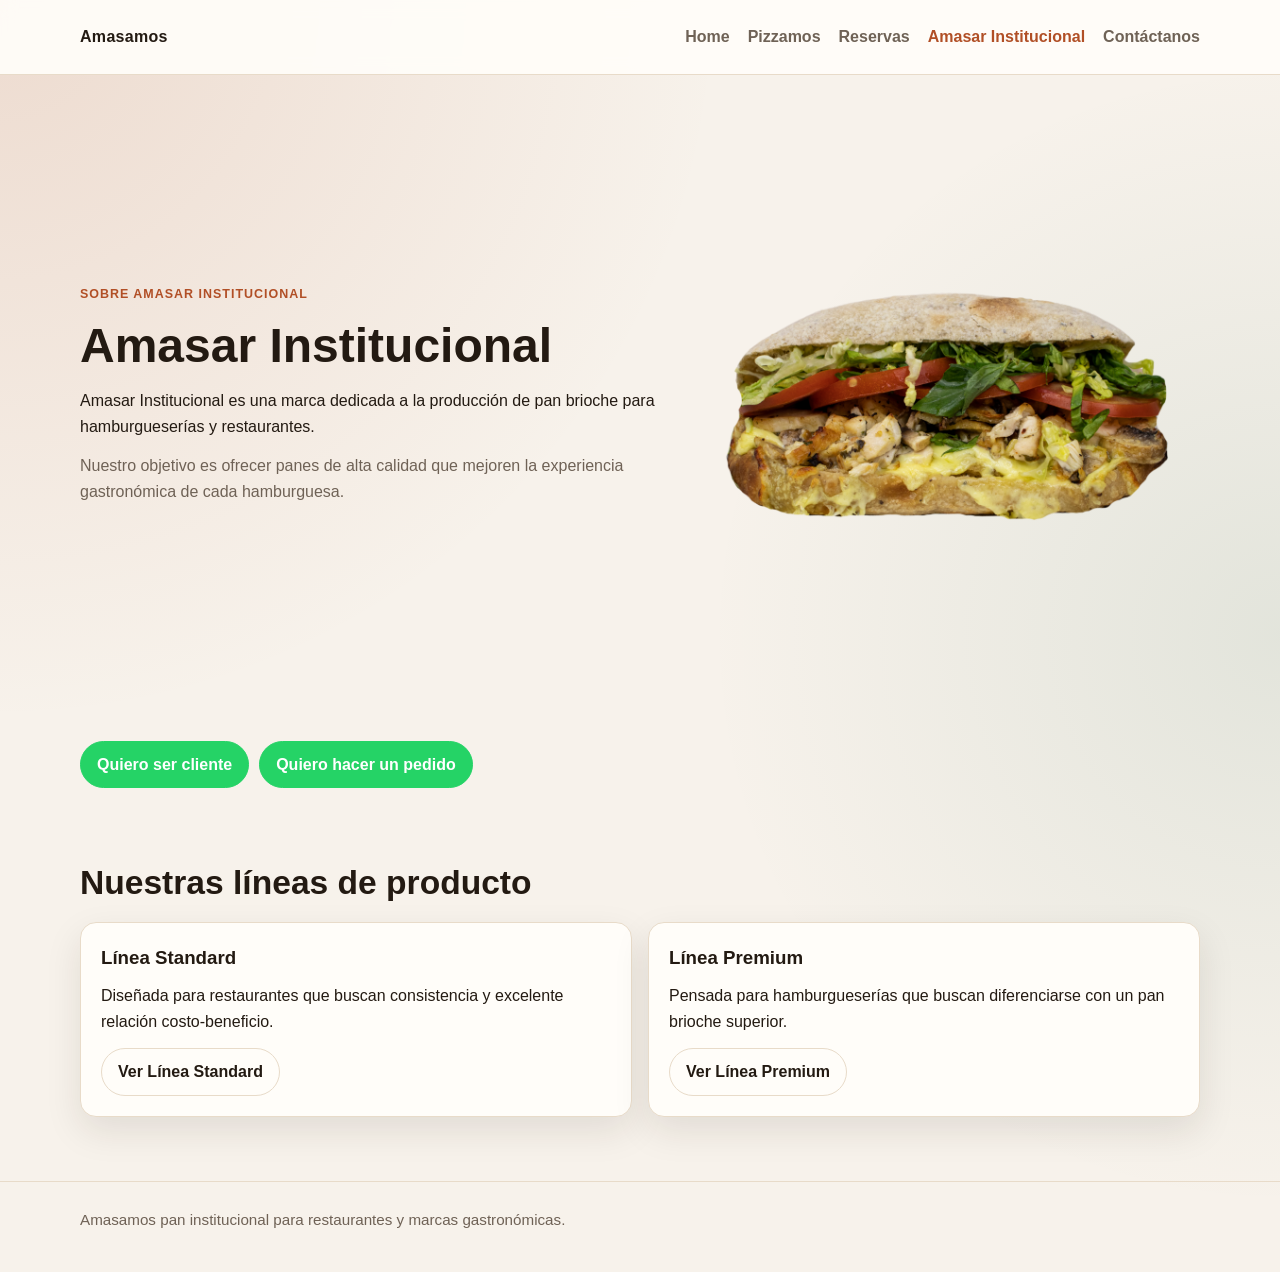
==== amasar/index.html @ 2602bbcb "Primera Version" ====
<!doctype html>
<html lang="es">
<head>
  <meta charset="utf-8">
  <meta name="viewport" content="width=device-width, initial-scale=1">
  <title>Amasar Institucional | Amasamos</title>
  <meta name="description" content="Amasamos produce pan brioche para hamburgueserías y restaurantes con líneas Standard y Premium.">
  <meta property="og:title" content="Amasar Institucional | Amasamos">
  <meta property="og:description" content="Conoce la marca institucional de pan brioche y sus líneas de producto.">
  <meta property="og:type" content="website">
  <meta property="og:image" content="../assets/photos/sandwich/SandwichMartin.png">
  <meta property="og:locale" content="es_CO">
  <link rel="stylesheet" href="../styles.css">
  <script type="application/ld+json">
  {
    "@context": "https://schema.org",
    "@type": "Organization",
    "name": "Amasamos",
    "url": "https://hal1f4x.github.io/AmasamosWeb/amasar/index.html",
    "description": "Producción institucional de pan brioche para restaurantes"
  }
  </script>
</head>
<body>
  <header class="site-header">
    <div class="container nav-wrap">
      <a class="brand" href="../index.html">Amasamos</a>
      <button class="nav-toggle" data-nav-toggle aria-expanded="false" aria-label="Abrir menú principal">Menú</button>
      <nav class="nav-menu" data-nav-menu>
        <a class="nav-link" href="../index.html">Home</a>
        <a class="nav-link" href="../pizzamos.html">Pizzamos</a>
        <a class="nav-link" href="../reservas.html">Reservas</a>        <a class="nav-link active" href="index.html">Amasar Institucional</a>
        <a class="nav-link" href="../contacto.html">Contáctanos</a>
      </nav>
    </div>
  </header>

  <main>
    <section class="hero">
      <div class="container hero-grid">
        <div>
          <p class="kicker">Sobre Amasar  Institucional</p>
          <h1>Amasar Institucional</h1>
          <p>Amasar Institucional es una marca dedicada a la producción de pan brioche para hamburgueserías y restaurantes.</p>
          <p class="muted">Nuestro objetivo es ofrecer panes de alta calidad que mejoren la experiencia gastronómica de cada hamburguesa.</p>
        </div>
        <img src="../assets/photos/sandwich/SandwichSalvador.png" alt="Pan brioche institucional de Amasamos para hamburgueserías">
      </div>
    </section>

    <section class="section">
      <div class="container">
        <div class="actions">
          <a class="btn whatsapp-cta" href="https://wa.me/573054500425?text=Hola%20quiero%20volverme%20cliente" target="_blank" rel="noopener">Quiero ser cliente</a>
          <a class="btn whatsapp-cta" href="https://wa.me/573054500425?text=Deseo%20realizar%20un%20pedido" target="_blank" rel="noopener">Quiero hacer un pedido</a>
        </div>
      </div>
    </section>

    <section class="section">
      <div class="container">
        <h2>Nuestras líneas de producto</h2>
        <div class="grid cols-2">
          <article class="card">
            <h3>Línea Standard</h3>
            <p>Diseñada para restaurantes que buscan consistencia y excelente relación costo-beneficio.</p>
            <a class="btn secondary" href="standard.html">Ver Línea Standard</a>
          </article>
          <article class="card">
            <h3>Línea Premium</h3>
            <p>Pensada para hamburgueserías que buscan diferenciarse con un pan brioche superior.</p>
            <a class="btn secondary" href="premium.html">Ver Línea Premium</a>
          </article>
        </div>
      </div>
    </section>
  </main>

  <footer class="footer">
    <div class="container">
      <p>Amasamos pan institucional para restaurantes y marcas gastronómicas.</p>
    </div>
  </footer>
<script src="../script.js"></script>
</body>
</html>
---- styles.css ----
:root {
  --bg: #f7f2eb;
  --paper: #fffdf9;
  --ink: #231a12;
  --muted: #6f6256;
  --line: #e8dbc9;
  --brand: #b14f26;
  --brand-2: #2f6b52;
  --radius: 16px;
  --shadow: 0 14px 36px rgba(35, 26, 18, 0.1);
}

* {
  box-sizing: border-box;
}

html,
body {
  margin: 0;
  padding: 0;
}

body {
  font-family: "Segoe UI", "Noto Sans", Arial, sans-serif;
  color: var(--ink);
  background:
    radial-gradient(circle at 0% 0%, rgba(177, 79, 38, 0.14), transparent 40%),
    radial-gradient(circle at 100% 50%, rgba(47, 107, 82, 0.1), transparent 40%),
    var(--bg);
  line-height: 1.6;
}

a {
  color: inherit;
  text-decoration: none;
}

img {
  max-width: 100%;
  display: block;
}

.container {
  width: min(1120px, 92%);
  margin: 0 auto;
}

.site-header {
  position: sticky;
  top: 0;
  z-index: 50;
  border-bottom: 1px solid var(--line);
  backdrop-filter: blur(8px);
  background: rgba(255, 253, 249, 0.92);
}

.nav-wrap {
  min-height: 74px;
  display: flex;
  align-items: center;
  justify-content: space-between;
  gap: 16px;
}

.brand {
  font-weight: 800;
  letter-spacing: 0.3px;
}

.nav-toggle {
  border: 1px solid var(--line);
  border-radius: 10px;
  background: var(--paper);
  color: var(--ink);
  padding: 8px 12px;
}

.nav-menu {
  display: none;
  position: absolute;
  top: 74px;
  left: 0;
  right: 0;
  background: var(--paper);
  border-bottom: 1px solid var(--line);
  padding: 14px 4%;
}

.nav-menu.open {
  display: grid;
  gap: 10px;
}

.nav-link {
  color: var(--muted);
  font-weight: 700;
}

.nav-link:hover,
.nav-link.active {
  color: var(--brand);
}

.dropdown {
  display: grid;
  gap: 8px;
}

.dropdown-button {
  border: 0;
  padding: 0;
  text-align: left;
  background: transparent;
  color: var(--muted);
  font-weight: 700;
}

.dropdown-menu {
  display: grid;
  gap: 8px;
  padding-left: 12px;
  border-left: 2px solid var(--line);
}

.hero {
  padding: 72px 0 40px;
}

.hero-pizzamos {
  padding: 52px 0 18px;
}

.hero-pizzamos .container {
  max-width: 760px;
}

.hero-pizzamos .kicker {
  margin-bottom: 6px;
}

.hero-pizzamos h1 {
  margin-bottom: 10px;
}

.hero-lead {
  max-width: 34rem;
  margin-bottom: 10px;
  font-size: 1.02rem;
  color: var(--ink);
}

.hero-pizzamos .actions {
  margin-top: 6px;
}

.hero-support {
  margin: 10px 0 0;
  font-size: 0.95rem;
  letter-spacing: 0.01em;
}

.social-proof {
  display: flex;
  flex-wrap: wrap;
  align-items: center;
  gap: 10px 14px;
  margin-top: 12px;
  padding: 10px 14px;
  width: fit-content;
  border: 1px solid var(--line);
  border-radius: 999px;
  background: rgba(255, 253, 249, 0.78);
}

.social-proof-stars {
  color: var(--brand);
  letter-spacing: 0.12em;
  font-size: 0.92rem;
}

.social-proof-rating,
.social-proof-meta {
  margin: 0;
  font-size: 0.95rem;
}

.social-proof-rating {
  font-weight: 700;
}

.social-proof-link {
  color: var(--brand);
  font-size: 0.92rem;
  font-weight: 700;
}

.social-proof-link:hover,
.social-proof-link:focus-visible {
  text-decoration: underline;
}

.section-menu-pizzamos {
  padding-top: 12px;
}

.hero-grid {
  display: grid;
  gap: 24px;
  align-items: center;
}

.kicker {
  text-transform: uppercase;
  font-size: 0.78rem;
  letter-spacing: 1px;
  color: var(--brand);
  font-weight: 800;
}

h1 {
  margin: 8px 0 14px;
  line-height: 1.14;
  font-size: clamp(1.9rem, 5vw, 3rem);
}

h2 {
  margin: 0 0 12px;
  font-size: clamp(1.35rem, 4vw, 2.1rem);
}

h3 {
  margin: 0 0 10px;
}

p {
  margin: 0 0 14px;
}

.muted {
  color: var(--muted);
}

.section {
  padding: 34px 0;
}

.grid {
  display: grid;
  gap: 16px;
}

.card {
  background: var(--paper);
  border: 1px solid var(--line);
  border-radius: var(--radius);
  box-shadow: var(--shadow);
  padding: 20px;
}

.media-card {
  overflow: hidden;
  padding: 0;
}

.media-card img {
  width: 100%;
  height: 230px;
  object-fit: cover;
}

.media-body {
  padding: 16px;
}

.actions {
  display: flex;
  flex-wrap: wrap;
  gap: 10px;
  margin-top: 10px;
}

.btn {
  display: inline-flex;
  align-items: center;
  justify-content: center;
  border-radius: 999px;
  font-weight: 700;
  padding: 10px 16px;
  border: 1px solid transparent;
}

.btn.primary {
  background: var(--brand);
  color: #fff;
}

.btn.secondary {
  background: var(--paper);
  border-color: var(--line);
}

.btn.alt {
  background: var(--brand-2);
  color: #fff;
}

.btn.whatsapp-cta {
  background: #25d366;
  color: #fff;
  border-color: #25d366;
  gap: 8px;
}

.btn.whatsapp-cta:hover,
.btn.whatsapp-cta:focus-visible {
  background: #20ba57;
  border-color: #20ba57;
}

.whatsapp-icon {
  width: 1.05rem;
  height: 1.05rem;
  fill: currentColor;
  flex-shrink: 0;
}
.menu-stack {
  display: grid;
  gap: 28px;
}

.menu-page {
  display: flex;
  justify-content: center;
}

.menu-page img {
  width: 100%;
  max-width: 900px;
  height: auto;
  border-radius: 14px;
  border: 1px solid var(--line);
  box-shadow: var(--shadow);
}

.embed-wrap {
  border: 1px solid var(--line);
  border-radius: var(--radius);
  overflow: hidden;
  background: #fff;
}

.embed-wrap iframe {
  width: 100%;
  min-height: 760px;
  border: 0;
}

.footer {
  margin-top: 30px;
  border-top: 1px solid var(--line);
  padding: 26px 0;
  color: var(--muted);
  font-size: 0.95rem;
}

.whatsapp-stack {
  position: fixed;
  right: 16px;
  bottom: 16px;
  z-index: 60;
  display: grid;
  gap: 10px;
}

.whatsapp-btn {
  border-radius: 999px;
  color: #fff;
  font-weight: 700;
  font-size: 0.9rem;
  padding: 10px 14px;
  box-shadow: var(--shadow);
}

.whatsapp-btn.pizzamos {
  background: #25d366;
}

.whatsapp-btn.amasamos {
  background: #c85e2f;
}

@media (min-width: 860px) {
  .nav-toggle {
    display: none;
  }

  .nav-menu {
    display: flex;
    position: static;
    border: 0;
    background: transparent;
    padding: 0;
    align-items: center;
    gap: 18px;
  }

  .dropdown {
    position: relative;
    display: block;
  }

  .dropdown-menu {
    display: none;
    position: absolute;
    top: calc(100% + 8px);
    left: 0;
    min-width: 210px;
    background: var(--paper);
    border: 1px solid var(--line);
    border-radius: 10px;
    padding: 10px;
    box-shadow: var(--shadow);
  }
  .dropdown.open .dropdown-menu {
    display: grid;
  }

  .hero-grid {
    grid-template-columns: 1.15fr 1fr;
  }

  .grid.cols-2 {
    grid-template-columns: repeat(2, minmax(0, 1fr));
  }

  .grid.cols-3 {
    grid-template-columns: repeat(3, minmax(0, 1fr));
  }
}
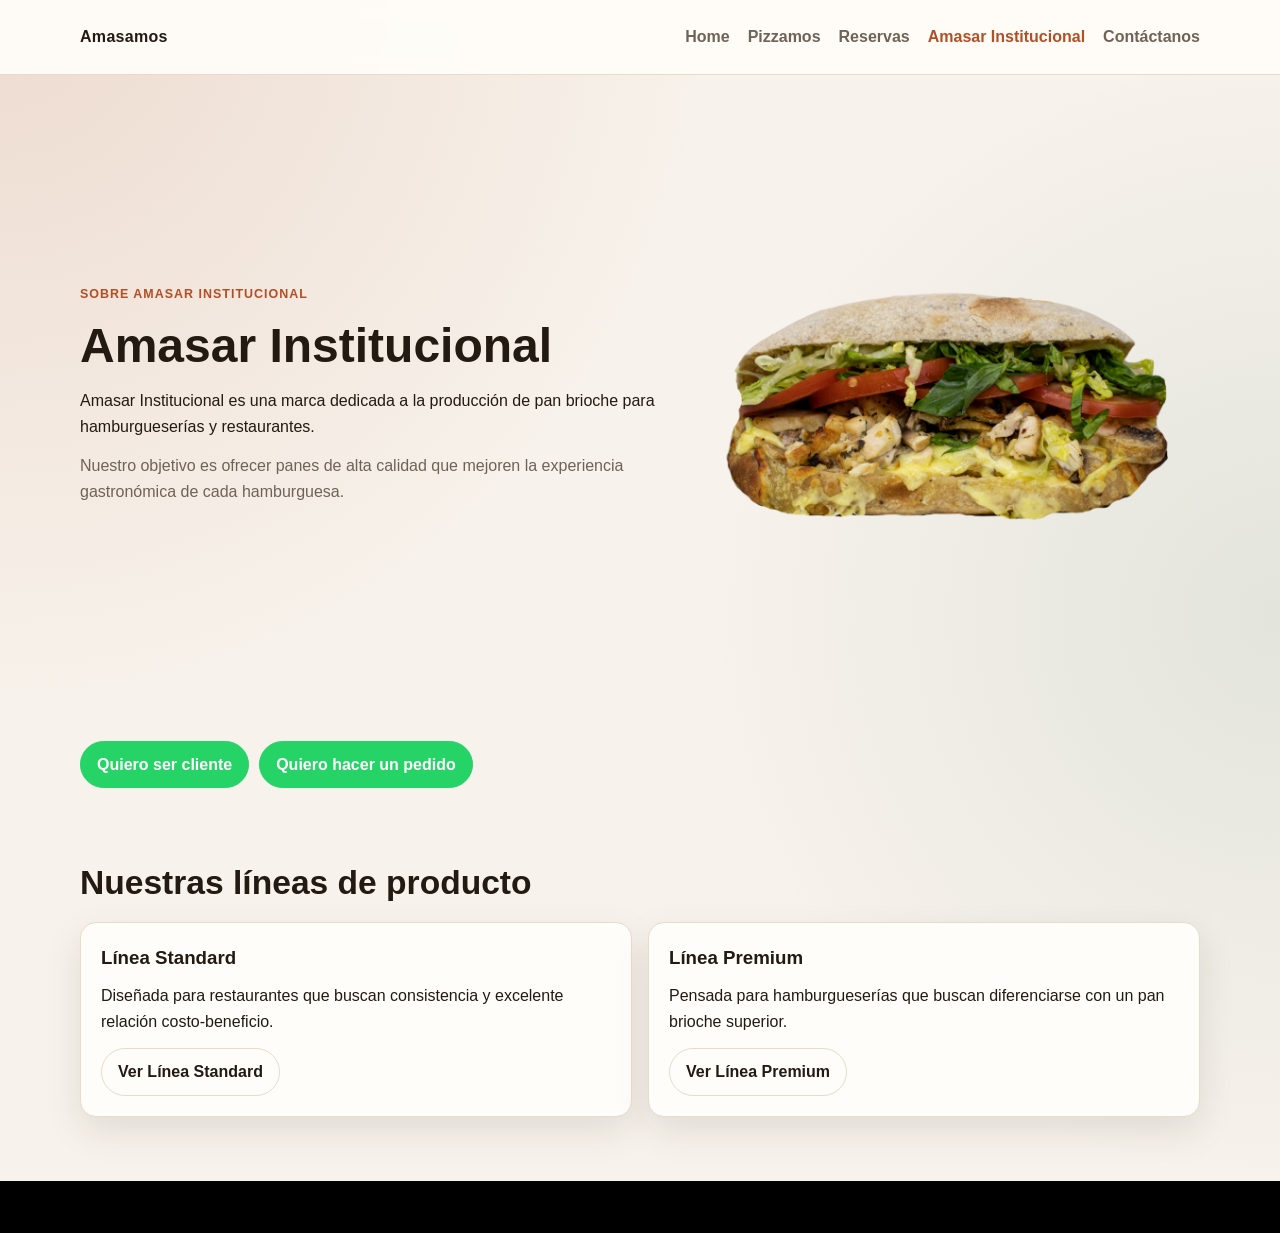
==== commit 61dd1ef4: "Footer changes Footer changes" ====
--- a/amasar/index.html
+++ b/amasar/index.html
@@ -76,11 +76,7 @@
     </section>
   </main>
 
-  <footer class="footer">
-    <div class="container">
-      <p>Amasamos pan institucional para restaurantes y marcas gastronómicas.</p>
-    </div>
-  </footer>
+  <footer class="footer"></footer>
 <script src="../script.js"></script>
 </body>
 </html>
--- a/styles.css
+++ b/styles.css
@@ -357,10 +357,8 @@
 
 .footer {
   margin-top: 30px;
-  border-top: 1px solid var(--line);
+  background-color: #000;
   padding: 26px 0;
-  color: var(--muted);
-  font-size: 0.95rem;
 }
 
 .whatsapp-stack {
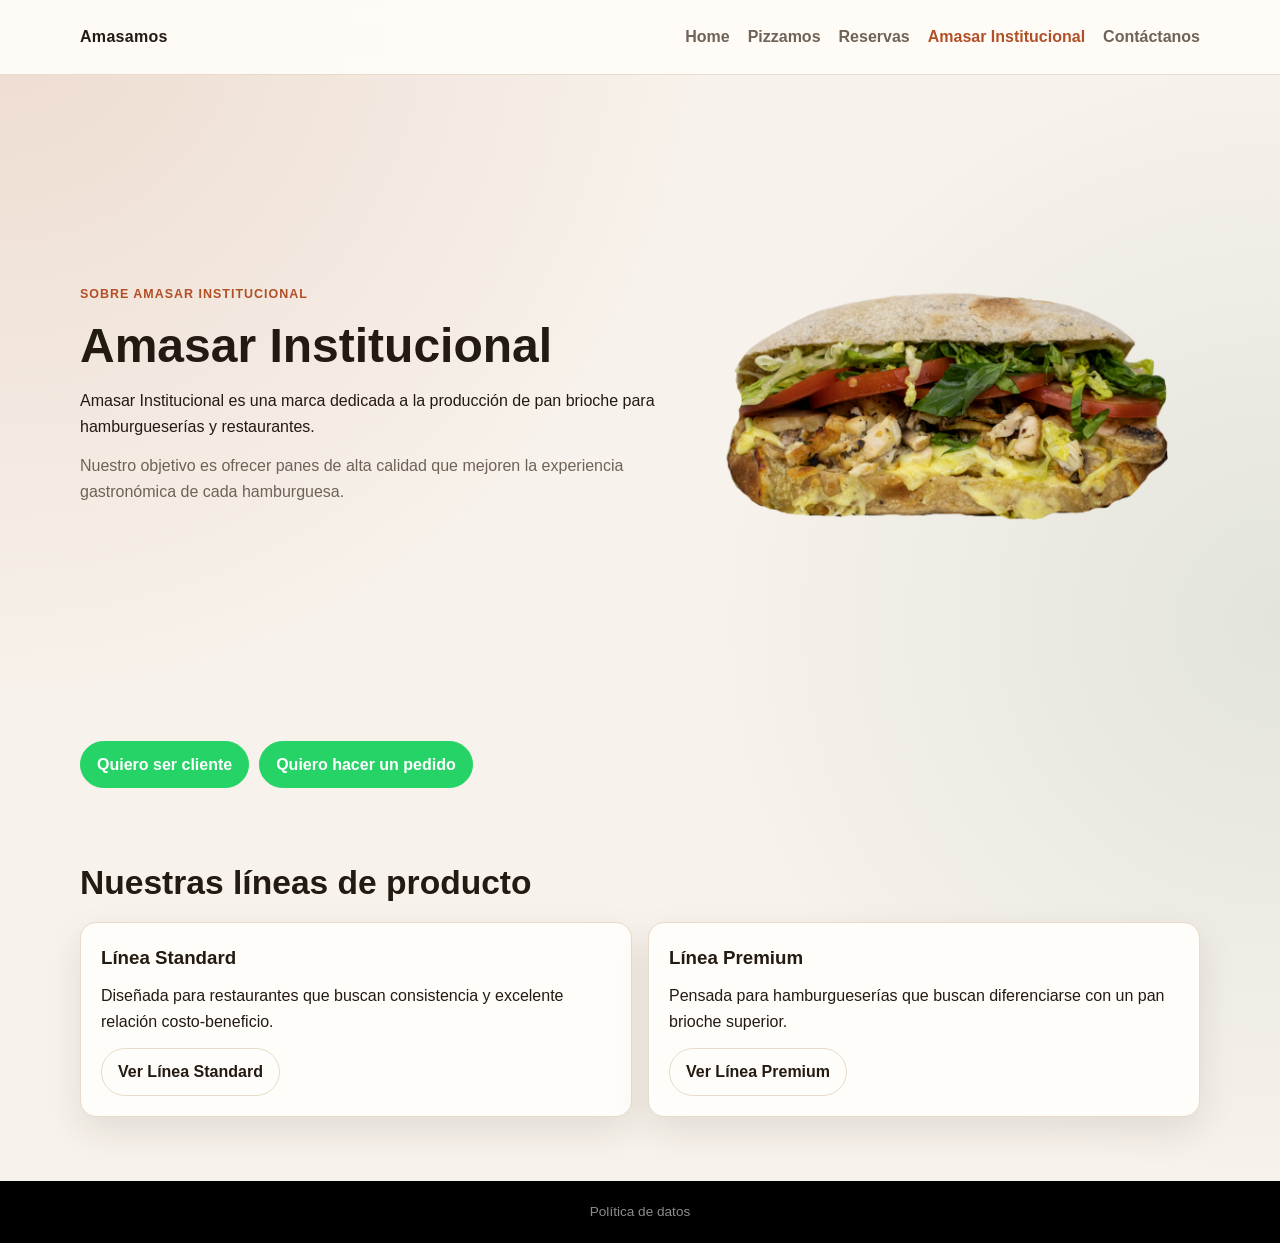
==== commit 318373cd: "politica" ====
--- a/amasar/index.html
+++ b/amasar/index.html
@@ -76,7 +76,11 @@
     </section>
   </main>
 
-  <footer class="footer"></footer>
+  <footer class="footer">
+    <div class="footer-inner container">
+      <a href="../politica-de-datos.html" class="footer-link">Política de datos</a>
+    </div>
+  </footer>
 <script src="../script.js"></script>
 </body>
 </html>
--- a/styles.css
+++ b/styles.css
@@ -355,10 +355,303 @@
   border: 0;
 }
 
+/* ── Formulario de reservas ─────────────────────────────── */
+.reserva-form {
+  max-width: 640px;
+}
+
+.form-group {
+  display: flex;
+  flex-direction: column;
+  gap: 6px;
+  margin-bottom: 20px;
+}
+
+.form-group label,
+.radio-group legend {
+  font-weight: 700;
+  font-size: 0.95rem;
+  color: var(--ink);
+}
+
+.form-group input[type="text"],
+.form-group input[type="tel"],
+.form-group input[type="email"],
+.form-group input[type="date"],
+.form-group input[type="time"],
+.form-group select {
+  padding: 10px 14px;
+  border: 1px solid var(--line);
+  border-radius: 10px;
+  background: var(--bg);
+  color: var(--ink);
+  font-family: inherit;
+  font-size: 1rem;
+  outline: none;
+  transition: border-color 0.15s;
+}
+
+.form-group input:focus,
+.form-group select:focus {
+  border-color: var(--brand);
+}
+
+.radio-group {
+  border: none;
+  padding: 0;
+  margin: 0;
+  display: flex;
+  flex-direction: column;
+  gap: 8px;
+}
+
+.radio-group legend {
+  margin-bottom: 4px;
+  padding: 0;
+}
+
+.radio-label {
+  display: flex;
+  align-items: center;
+  gap: 8px;
+  font-weight: 400;
+  cursor: pointer;
+}
+
+.radio-label input[type="radio"] {
+  accent-color: var(--brand);
+  width: 17px;
+  height: 17px;
+  cursor: pointer;
+  flex-shrink: 0;
+}
+
+.form-row {
+  display: grid;
+  grid-template-columns: 1fr 1fr;
+  gap: 16px;
+}
+
+.form-feedback {
+  padding: 14px 18px;
+  border-radius: 10px;
+  margin-bottom: 20px;
+  font-weight: 600;
+  font-size: 0.97rem;
+}
+
+.form-feedback.success {
+  background: #e6f4ec;
+  border: 1px solid #a8d5b8;
+  color: #1d6438;
+}
+
+.form-feedback.error {
+  background: #fdecea;
+  border: 1px solid #f5c6c2;
+  color: #a12b1e;
+}
+
+.form-consent {
+  margin-bottom: 20px;
+}
+
+.checkbox-label {
+  display: flex;
+  align-items: flex-start;
+  gap: 10px;
+  font-weight: 400;
+  cursor: pointer;
+  line-height: 1.5;
+}
+
+.checkbox-label input[type="checkbox"] {
+  accent-color: var(--brand);
+  width: 17px;
+  height: 17px;
+  margin-top: 2px;
+  flex-shrink: 0;
+  cursor: pointer;
+}
+
+.checkbox-label a {
+  color: var(--brand);
+  font-weight: 600;
+  text-decoration: underline;
+}
+
+.field-error {
+  font-size: 0.87rem;
+  color: #a12b1e;
+  font-weight: 600;
+  margin-top: 2px;
+}
+
+.reserva-form > .btn {
+  width: 100%;
+}
+
+.reserva-form .btn:disabled {
+  opacity: 0.6;
+  cursor: not-allowed;
+}
+
+@media (max-width: 520px) {
+  .form-row {
+    grid-template-columns: 1fr;
+  }
+}
+
+/* ── Footer ─────────────────────────────────────────────── */
 .footer {
   margin-top: 30px;
   background-color: #000;
-  padding: 26px 0;
+  padding: 20px 0;
+}
+
+.footer-inner {
+  display: flex;
+  align-items: center;
+  justify-content: center;
+}
+
+.footer-link {
+  color: rgba(255, 255, 255, 0.55);
+  font-size: 0.85rem;
+  transition: color 0.15s;
+}
+
+.footer-link:hover,
+.footer-link:focus-visible {
+  color: #fff;
+}
+
+/* ── Política de datos ───────────────────────────────────── */
+.politica-wrap {
+  max-width: 800px;
+}
+
+.politica-meta {
+  margin-bottom: 28px;
+  font-size: 0.95rem;
+}
+
+.politica-intro {
+  margin-bottom: 28px;
+}
+
+.politica-intro ul {
+  margin: 10px 0 10px 20px;
+  padding: 0;
+}
+
+.politica-toc {
+  margin-bottom: 40px;
+  padding: 18px 24px;
+}
+
+.politica-toc-title {
+  font-weight: 700;
+  font-size: 0.85rem;
+  text-transform: uppercase;
+  letter-spacing: 0.08em;
+  color: var(--muted);
+  margin-bottom: 8px;
+}
+
+.politica-toc ul {
+  margin: 0;
+  padding: 0 0 0 18px;
+  display: flex;
+  flex-direction: column;
+  gap: 4px;
+}
+
+.politica-toc a {
+  color: var(--brand);
+  font-weight: 600;
+  font-size: 0.97rem;
+}
+
+.politica-toc a:hover {
+  text-decoration: underline;
+}
+
+.politica-seccion {
+  margin-bottom: 60px;
+}
+
+.politica-seccion-header {
+  display: flex;
+  flex-wrap: wrap;
+  align-items: baseline;
+  gap: 12px;
+  border-bottom: 2px solid var(--brand);
+  padding-bottom: 10px;
+  margin-bottom: 28px;
+}
+
+.politica-seccion-header h2 {
+  margin: 0;
+}
+
+.politica-tag {
+  font-size: 0.85rem;
+  color: var(--muted);
+  font-weight: 600;
+}
+
+.politica-bloque {
+  margin-bottom: 28px;
+}
+
+.politica-bloque h3 {
+  font-size: 1rem;
+  text-transform: uppercase;
+  letter-spacing: 0.04em;
+  color: var(--muted);
+  font-weight: 700;
+  margin: 0 0 10px;
+}
+
+.politica-bloque h4 {
+  font-size: 0.97rem;
+  font-weight: 700;
+  margin: 16px 0 6px;
+  color: var(--ink);
+}
+
+.politica-bloque ul,
+.politica-intro ul {
+  padding-left: 20px;
+  margin: 6px 0 10px;
+}
+
+.politica-bloque li {
+  margin-bottom: 4px;
+}
+
+.politica-dl dt {
+  font-weight: 700;
+  margin-top: 10px;
+}
+
+.politica-dl dd {
+  margin: 2px 0 0 16px;
+  color: var(--muted);
+}
+
+.politica-firma {
+  margin-top: 20px;
+  line-height: 1.8;
+  font-size: 0.97rem;
+}
+
+.politica-pie {
+  text-align: center;
+  font-size: 0.88rem;
+  margin-top: 40px;
+  padding-bottom: 10px;
 }
 
 .whatsapp-stack {
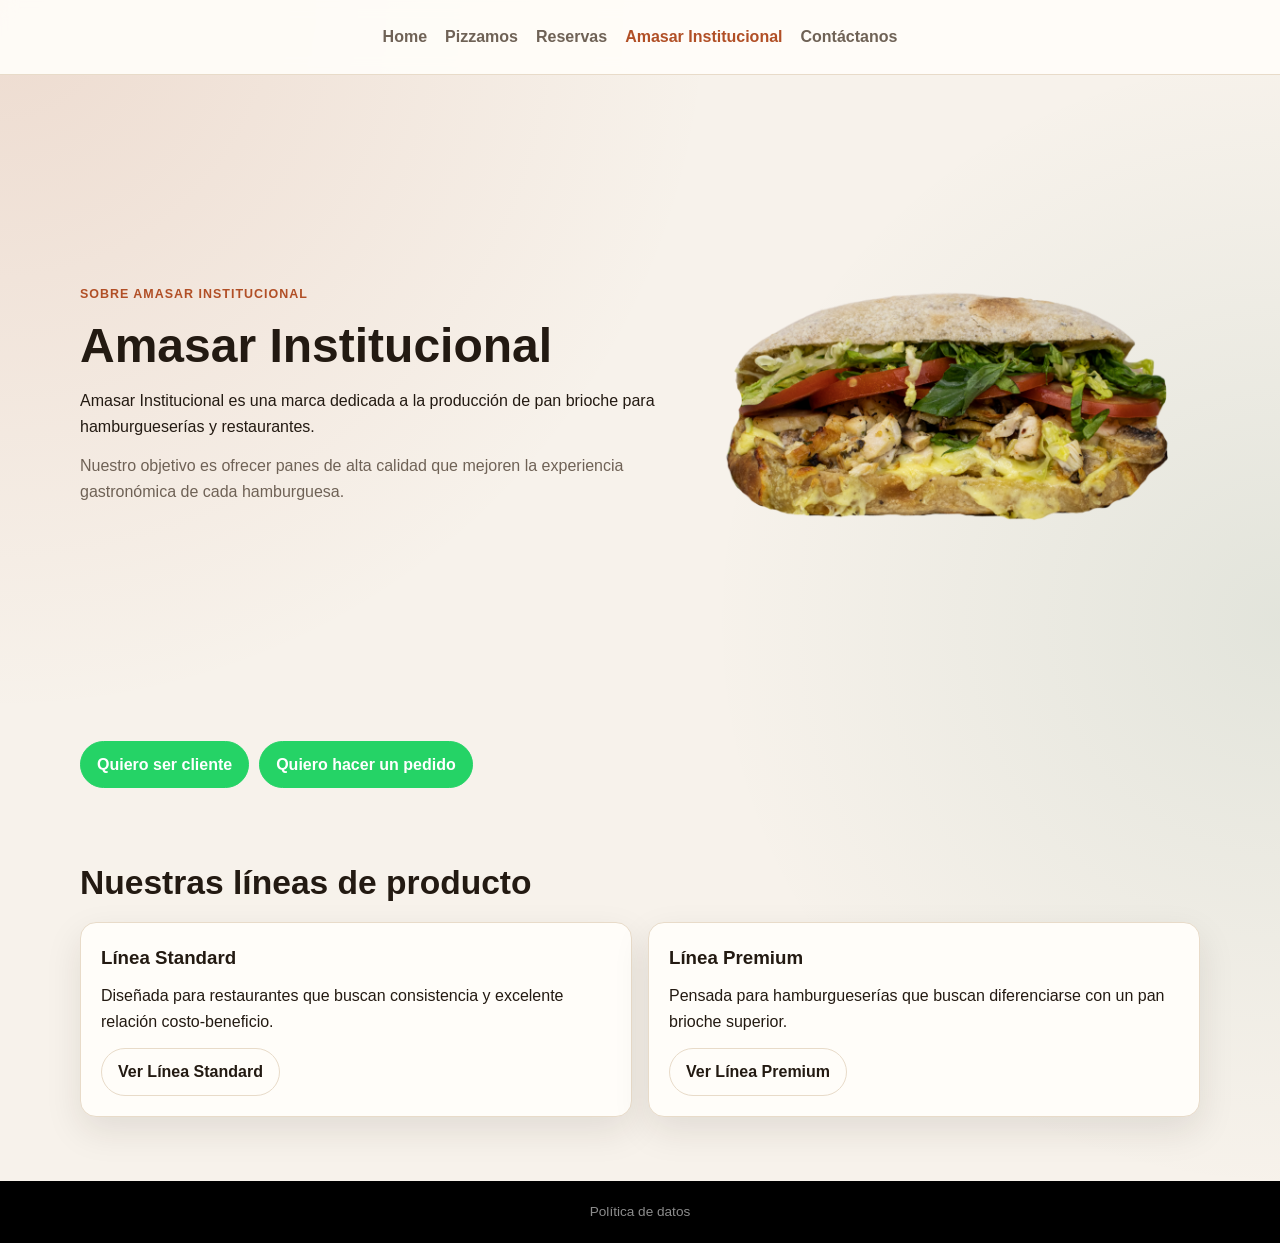
==== commit 9916c725: "cambios varios" ====
--- a/amasar/index.html
+++ b/amasar/index.html
@@ -24,7 +24,6 @@
 <body>
   <header class="site-header">
     <div class="container nav-wrap">
-      <a class="brand" href="../index.html">Amasamos</a>
       <button class="nav-toggle" data-nav-toggle aria-expanded="false" aria-label="Abrir menú principal">Menú</button>
       <nav class="nav-menu" data-nav-menu>
         <a class="nav-link" href="../index.html">Home</a>
--- a/styles.css
+++ b/styles.css
@@ -58,7 +58,7 @@
   min-height: 74px;
   display: flex;
   align-items: center;
-  justify-content: space-between;
+  justify-content: center;
   gap: 16px;
 }
 
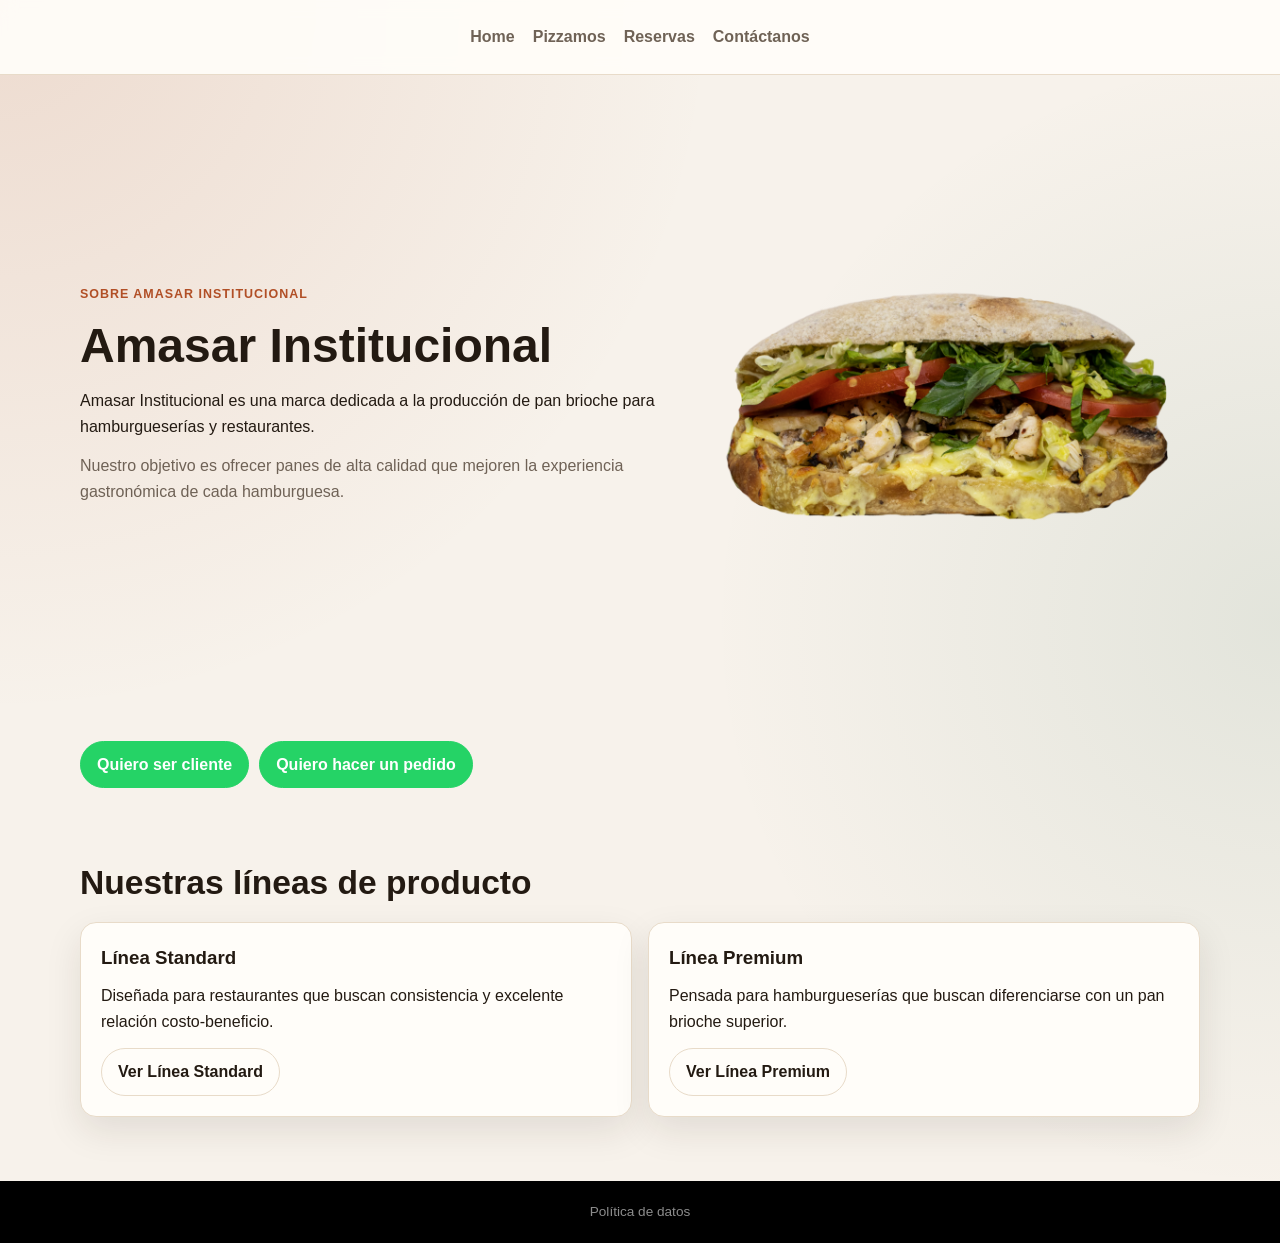
==== commit 990cce6f: "nuevaversion" ====
--- a/amasar/index.html
+++ b/amasar/index.html
@@ -28,7 +28,7 @@
       <nav class="nav-menu" data-nav-menu>
         <a class="nav-link" href="../index.html">Home</a>
         <a class="nav-link" href="../pizzamos.html">Pizzamos</a>
-        <a class="nav-link" href="../reservas.html">Reservas</a>        <a class="nav-link active" href="index.html">Amasar Institucional</a>
+        <a class="nav-link" href="../reservas.html">Reservas</a>
         <a class="nav-link" href="../contacto.html">Contáctanos</a>
       </nav>
     </div>
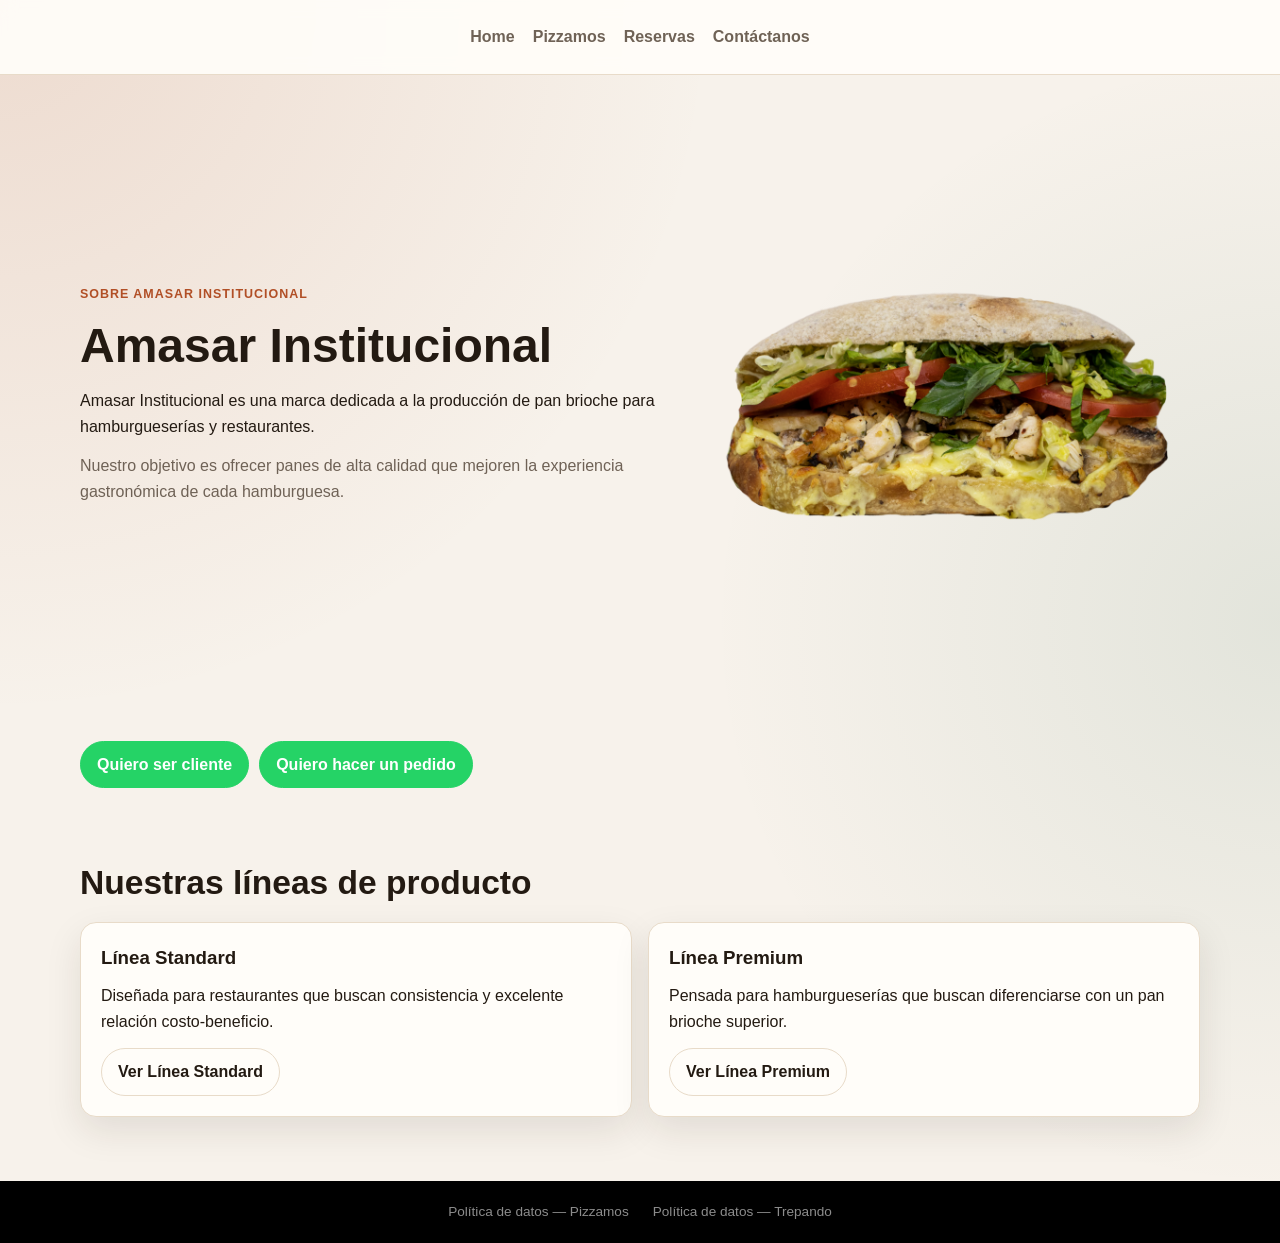
==== commit d9694416: "politicas de datos" ====
--- a/amasar/index.html
+++ b/amasar/index.html
@@ -77,7 +77,8 @@
 
   <footer class="footer">
     <div class="footer-inner container">
-      <a href="../politica-de-datos.html" class="footer-link">Política de datos</a>
+      <a href="../politica-de-datos.html" class="footer-link">Política de datos — Pizzamos</a>
+      <a href="../politica-de-datos-trepando.html" class="footer-link">Política de datos — Trepando</a>
     </div>
   </footer>
 <script src="../script.js"></script>
--- a/styles.css
+++ b/styles.css
@@ -513,6 +513,7 @@
   display: flex;
   align-items: center;
   justify-content: center;
+  gap: 24px;
 }
 
 .footer-link {
